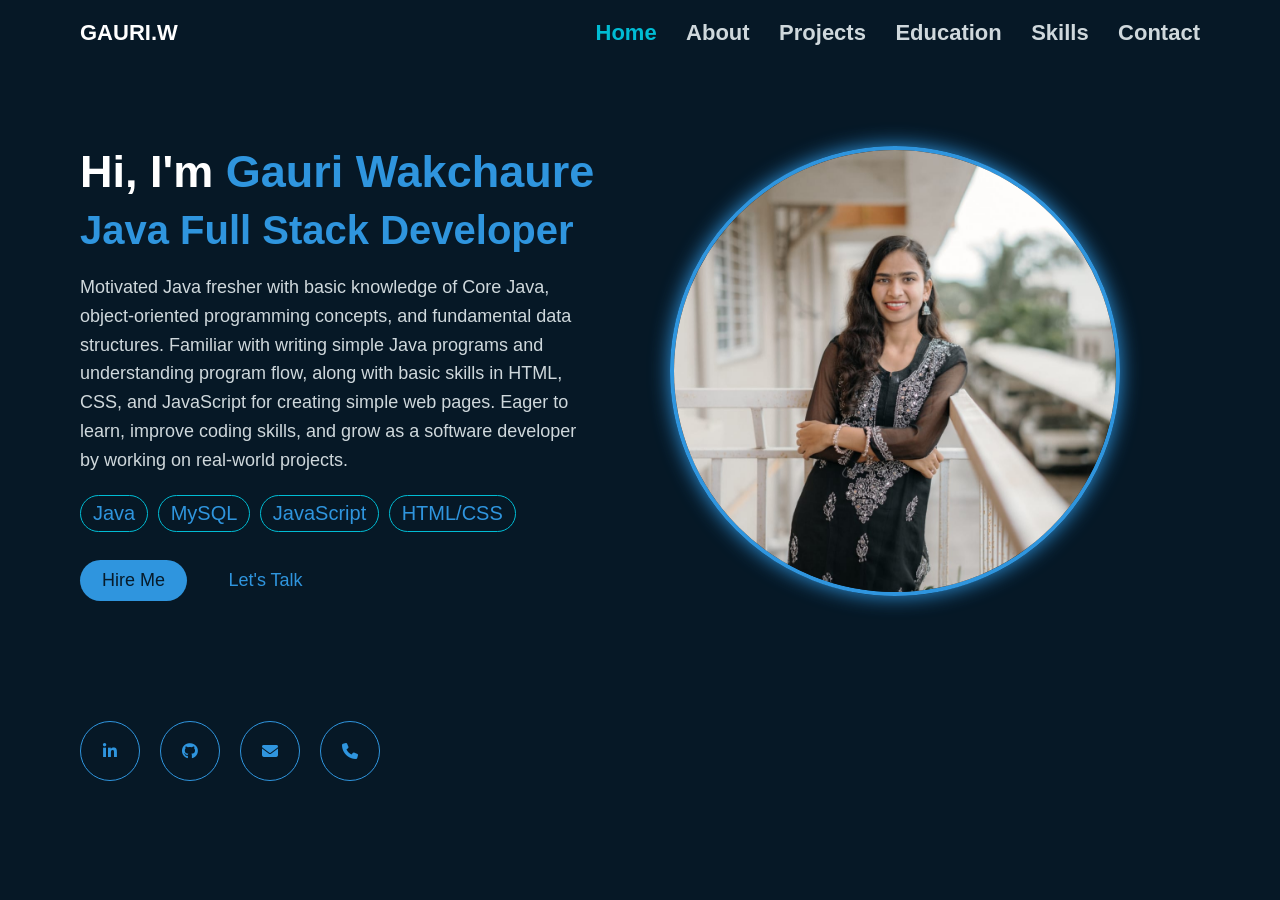
==== index.html @ d8e9ef9f "Create Home Page and About Page of Portfolio" ====
<!DOCTYPE html>
<html lang="en">
<head>
    <meta charset="UTF-8">
    <title>Gauri Wakchaure | Portfolio</title>
    <link rel="stylesheet" href="style.css">
    <link rel="stylesheet" href="https://cdnjs.cloudflare.com/ajax/libs/font-awesome/6.5.1/css/all.min.css">

</head>
<body>

<header>
    <div class="logo">GAURI.W</div>
    <nav>
        <a href="index.html" class="active">Home</a>
        <a href="about.html">About</a>
        <a href="#">Projects</a>
        <a href="#">Education</a>
        <a href="#">Skills</a>
        <a href="#">Contact</a>
    </nav>
</header>

<section class="hero">
    <div class="hero-text">
        <h1>Hi, I'm <span>Gauri Wakchaure</span></h1>
        <h2><span>Java Full Stack Developer</span> </h2>

        <p>
        Motivated Java fresher with basic knowledge of Core Java, 
        object-oriented programming concepts, and fundamental 
        data structures. Familiar with writing simple Java programs 
        and understanding program flow, along with basic skills in 
        HTML, CSS, and JavaScript for creating simple web pages. 
        Eager to learn,  improve coding  skills,  and grow as a  
        software developer by working on real-world projects.
        </p>

        <div class="skills">
            <span>Java</span>
            <span>MySQL</span>
            <span>JavaScript</span>
            <span>HTML/CSS</span>
        </div>

        <div class="buttons">
            <button class="primary">Hire Me</button>
            <button class="secondary">Let's Talk</button>
        </div>
    </div>

    <div class="hero-image">
        <img src="images/PortfolioImage.jpeg" alt="Profile Image" class="profile-image1">
    </div>
</section>

<footer>
    <a href="#"><i class="fab fa-linkedin-in"></i></a>
    <a href="#"><i class="fab fa-github"></i></a>
    <a href="#"><i class="fas fa-envelope"></i></a>
    <a href="#"><i class="fas fa-phone"></i></a>
</footer>

</body>
</html>
---- style.css ----
* {
    margin: 0;
    padding: 0;
    box-sizing: border-box;
    font-family: "Segoe UI", sans-serif;

}

body {
    background: #061826;
    color: #fff;
}

/* Header */
header {
    display: flex;
    justify-content: space-between;
    padding: 20px 80px;
    align-items: center;
    position: sticky;
    top: 0;
    z-index: 1000;
}

.logo {
    font-weight: bold;
    font-size: 22px;
}

nav a {
    color: #cfd8dc;
    margin-left: 25px;
    text-decoration: none;
    font-size: 22px;
    font-weight: bold;
}

nav a.active,
nav a:hover {
    color: #00bcd4;
}

/* Hero Section */
.hero {
    display: flex;
    justify-content: space-between;
    align-items: center;
    padding: 80px;
}

.hero-text {
    max-width: 520px;
}

.hero-text h1 {
    font-size: 45px;
    margin-bottom: 10px;
}

.hero-text h1 span {
    color: #2f95de;
}

.hero-text h2 {
    font-size: 40px;
    margin-bottom: 20px;
    color: #2f95de;
}

.hero-text h2 span {
    color: #2f95de;
}

.hero-text p {
    font-size: 18px;
    line-height: 1.6;
     color: #cfd8dc;
     margin-bottom: 15px;
}


/* Skills */
.skills span {
    display: inline-block;
    border: 1px solid #00bcd4;
    padding: 6px 12px;
    margin: 5px 5px 15px 0;
    border-radius: 20px;
    font-size: 20px;
    color: #2f95de;
}

/* Buttons */
.buttons button {
    padding: 10px 22px;
    border-radius: 25px;
    border: none;
    cursor: pointer;
    font-size: 18px;
    margin-right: 15px;
    margin-top: 13px;
}

.primary {
    background:  #2f95de;;
    color: #071b2a;

}

.secondary {
    background: transparent;
    border: 1px solid #00bcd4;
     color: #2f95de;
}

/* Image */


.profile-image1  {
    width: 450px;
    height: 450px;
    border-radius: 50%;
    object-fit: cover;
    border: 4px solid #2f95de;;
    margin-right: 80px;
    box-shadow: 0 0 20px  #2f95de;;
}

/* ===== ABOUT SECTION ===== */

.about {
    text-align: center;
    padding: 80px 20px;
}

.about h2 {
    font-size: 28px;
    margin-bottom: 40px;
}

.about h2 span {
    color: #00bcd4;
}

/* Profile Image */
.profile-image  {
    width: 200px;
    height: 200px;
    border-radius: 50%;
    object-fit: cover;
    box-shadow: 0 0 20px  #2f95de;
    border: 4px solid #2f95de; ;
    margin-left: 10px;
    box-shadow: 0 0 20px rgba(0, 188, 212, 0.6);
}



/* Title */
.about h3 {
    margin-bottom: 40px;
    font-weight: 900;
    color: #cfd8dc;
}

/* Text */
.about p {
    max-width: 900px;
    margin: 10px auto;
    line-height: 1.6;
    font-size: 16px;
    color: #b0bec5;
    font-weight: bold;
}

/* Button */
.btn {
    margin-top: 30px;
    padding: 10px 25px;
    border: none;
    border-radius: 25px;
    background: #2f95de;;
    color: #0b2a3d;
    font-size: 14px;
    cursor: pointer;
}

.btn:hover {
    background: #2f95de;;
}



/* Footer */
footer {
    display: flex;
    gap: 20px;
    padding: 40px 80px;
    margin-top: 0px;
}

footer a {
    width: 60px;
    height: 60px;
    border: 1px solid  #2f95de;;
    border-radius: 50%;
    display: flex;
    justify-content: center;
    align-items: center;
    color: #2f95de;
    text-decoration: none;
}

footer a:hover {
    background: #00bcd4;
    color: #071b2a;
}
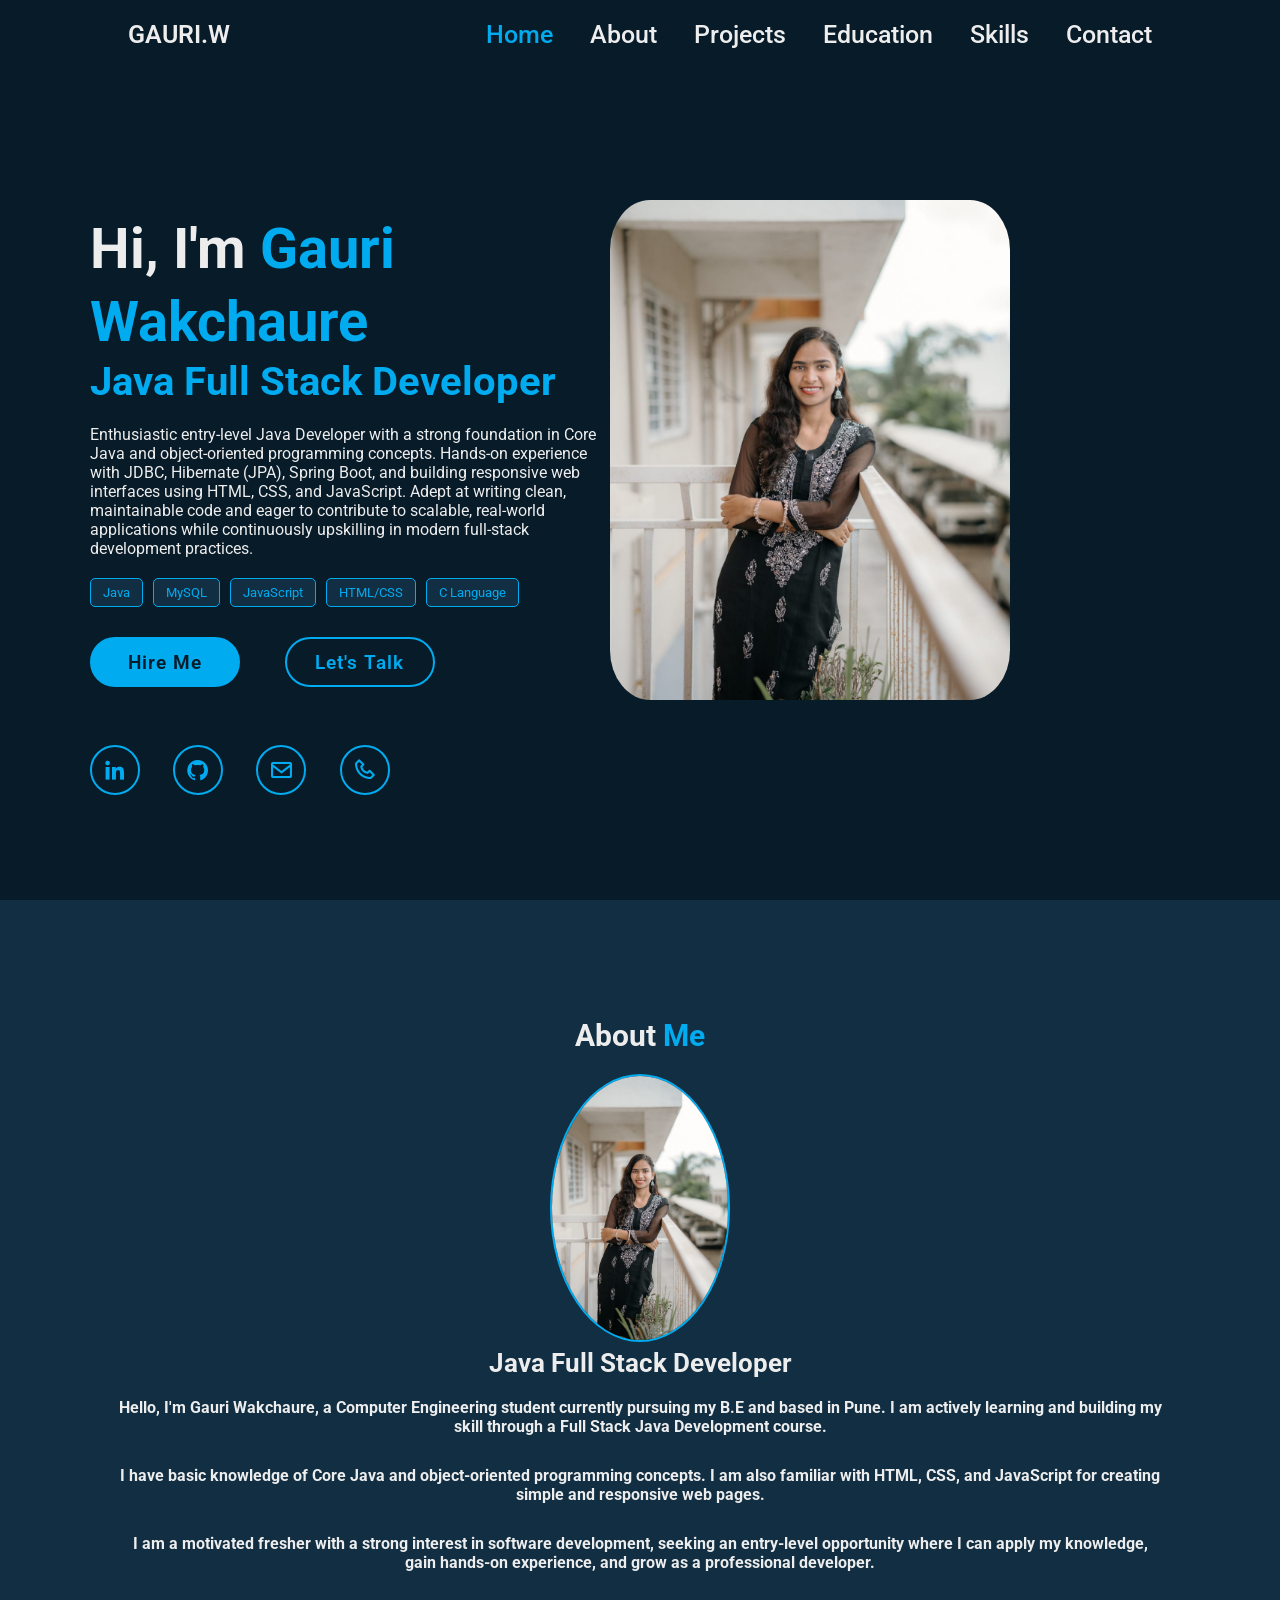
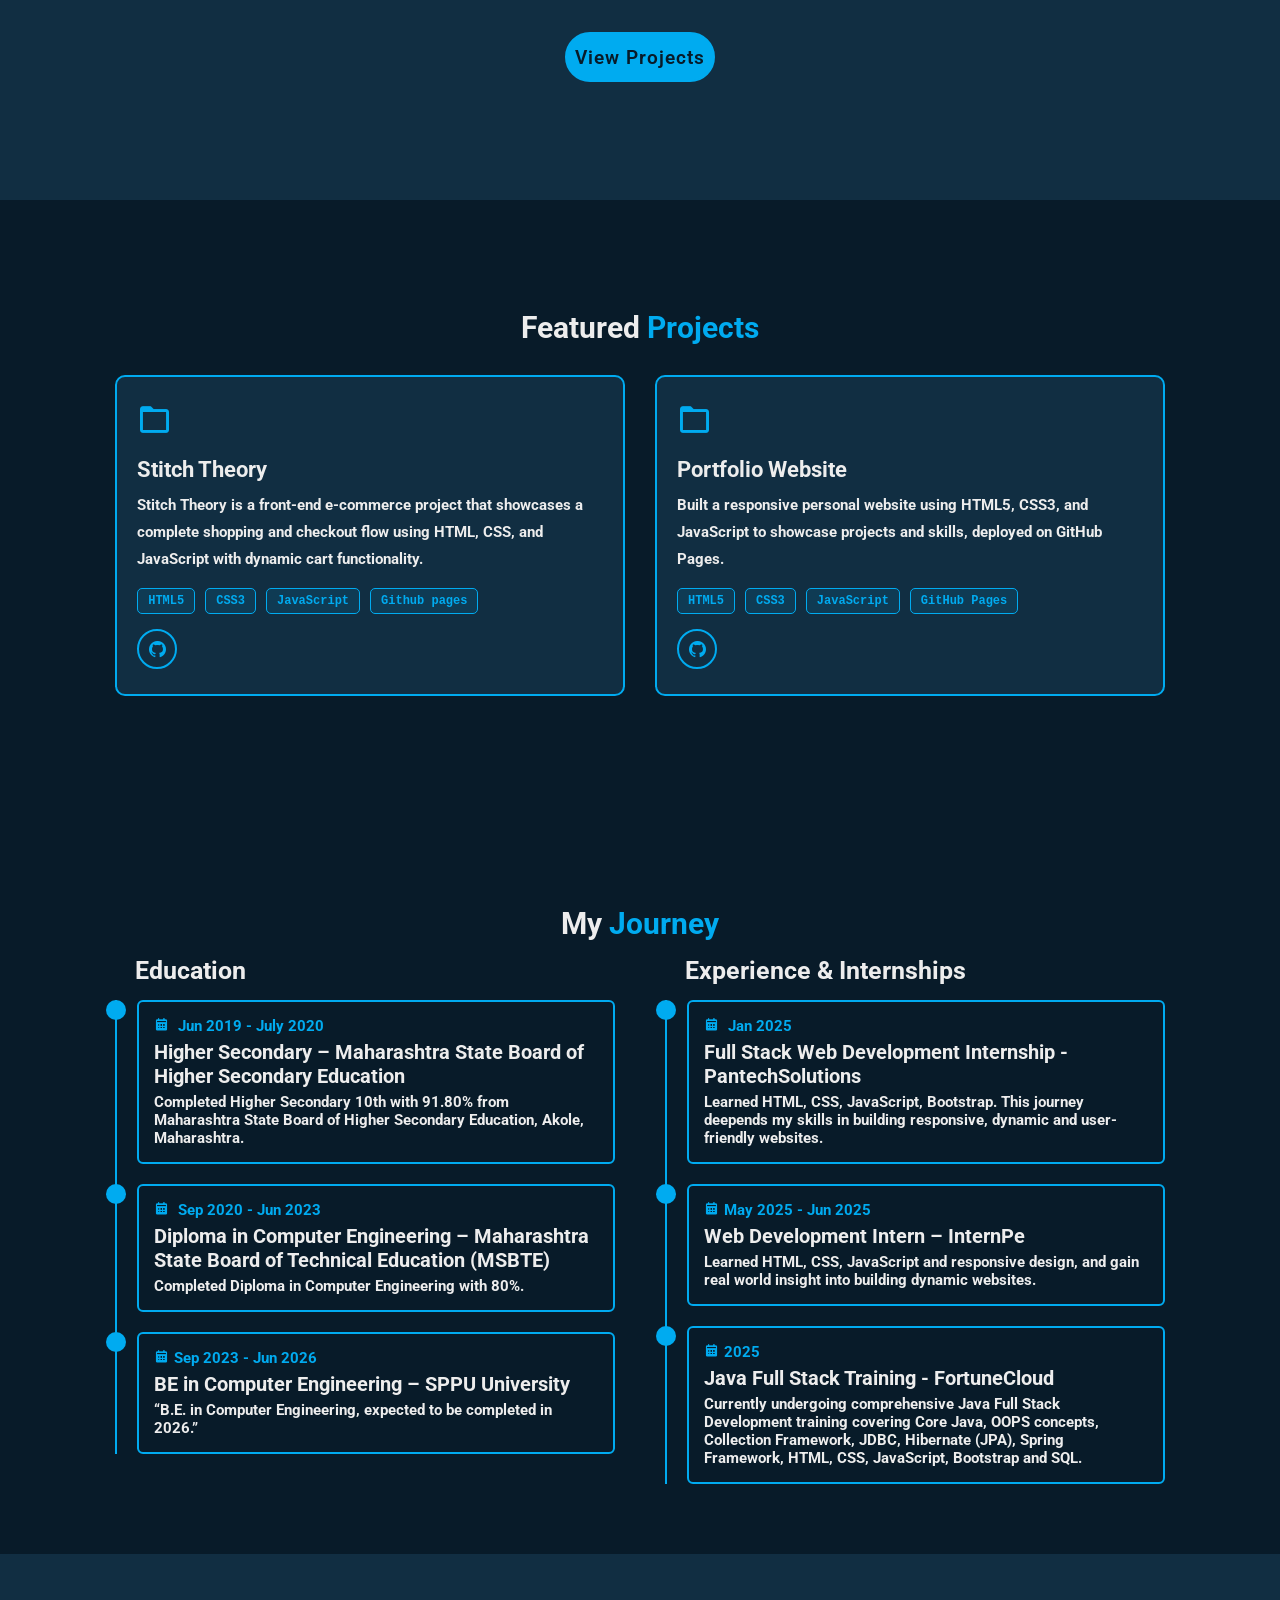
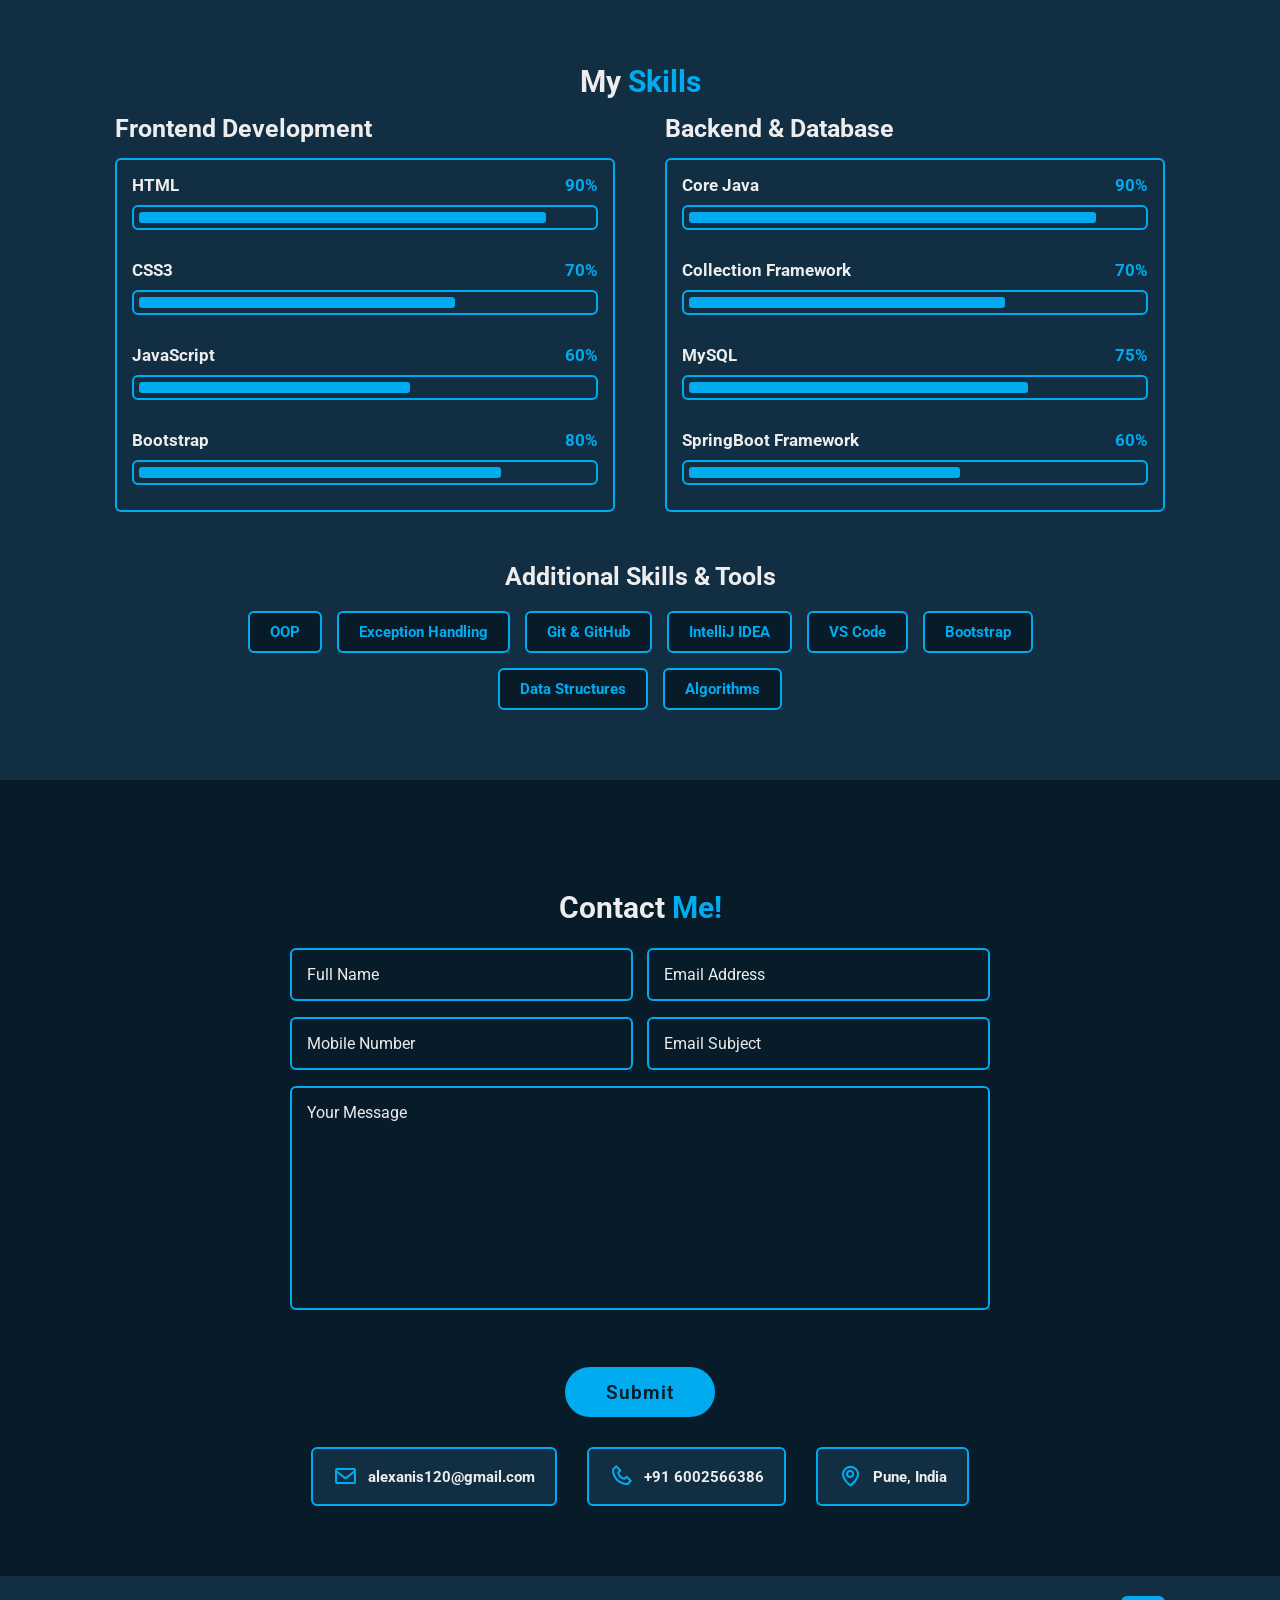
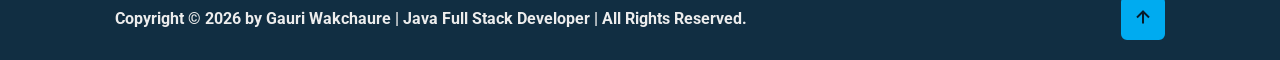
==== commit 8e147382: "Deploying My Personal Portfolio Website" ====
--- a/index.html
+++ b/index.html
@@ -2,64 +2,327 @@
 <html lang="en">
 <head>
     <meta charset="UTF-8">
-    <title>Gauri Wakchaure | Portfolio</title>
+    <link rel="shortcut icon" type="image/x-icon" href="images/PortfolioImage.jpeg">
+    <meta http-equiv="X-UA-compatible" content="IE=edge">
+    <meta name="viewport" content="width=device-width, initial-scale=1.0">
+    <title>Gauri Wakchaure - Java Full Stack Developer</title>
     <link rel="stylesheet" href="style.css">
-    <link rel="stylesheet" href="https://cdnjs.cloudflare.com/ajax/libs/font-awesome/6.5.1/css/all.min.css">
-
+    <link href='https://unpkg.com/boxicons@2.1.4/css/boxicons.min.css' rel='stylesheet'>
 </head>
 <body>
-
-<header>
-    <div class="logo">GAURI.W</div>
-    <nav>
-        <a href="index.html" class="active">Home</a>
-        <a href="about.html">About</a>
-        <a href="#">Projects</a>
-        <a href="#">Education</a>
-        <a href="#">Skills</a>
-        <a href="#">Contact</a>
-    </nav>
-</header>
-
-<section class="hero">
-    <div class="hero-text">
+  
+    <header class="header">
+        <a href="#" class="logo">GAURI.W <span class="animate" style="--i:1;"></span></a>
+        <div class="bx bx-menu" id="menu-icon"><span class="animate" style="--i:2;"></span></div>
+        <nav class="navbar">
+            <a href="#home" id="newId0" class="active" onclick="activeFunction(0)">Home</a>
+            <a href="#about" id="newId1" onclick="activeFunction(1)">About</a>
+            <a href="#projects" id="newId2" onclick="activeFunction(2)">Projects</a>
+            <a href="#education" id="newId3" onclick="activeFunction(3)">Education</a>
+            <a href="#skills" id="newId4" onclick="activeFunction(4)">Skills</a>
+            <a href="#contact" id="newId5" onclick="activeFunction(5)">Contact</a>
+            <span class="active-nav"></span>
+            <span class="animate" style="--i:2;"></span>
+        </nav>
+    </header>
+
+<section class="home show-animate" id="home">
+    <div class="home-content">
         <h1>Hi, I'm <span>Gauri Wakchaure</span></h1>
-        <h2><span>Java Full Stack Developer</span> </h2>
-
-        <p>
-        Motivated Java fresher with basic knowledge of Core Java, 
-        object-oriented programming concepts, and fundamental 
-        data structures. Familiar with writing simple Java programs 
-        and understanding program flow, along with basic skills in 
-        HTML, CSS, and JavaScript for creating simple web pages. 
-        Eager to learn,  improve coding  skills,  and grow as a  
-        software developer by working on real-world projects.
-        </p>
-
-        <div class="skills">
-            <span>Java</span>
-            <span>MySQL</span>
-            <span>JavaScript</span>
-            <span>HTML/CSS</span>
-        </div>
-
-        <div class="buttons">
-            <button class="primary">Hire Me</button>
-            <button class="secondary">Let's Talk</button>
+        <div class="text">
+            <h3>Java Full Stack Developer</h3>
+        </div>
+        <p>Enthusiastic entry-level Java Developer with a strong foundation in Core Java and object-oriented programming concepts. Hands-on experience with JDBC, Hibernate (JPA), Spring Boot, and building responsive web interfaces using HTML, CSS, and JavaScript. Adept at writing clean, maintainable code and eager to contribute to scalable, real-world applications while continuously upskilling in modern full-stack development practices.</p>
+        <div class="tech-stack">
+            <div class="tech-icons">
+                <span class="tech-icon">Java</span>
+                <span class="tech-icon">MySQL</span>
+                <span class="tech-icon">JavaScript</span>
+                <span class="tech-icon">HTML/CSS</span>
+                <span class="tech-icon">C Language</span>
+            </div>
+        </div>
+
+        <div class="btn-box">
+            <a href="#contact" class="btn">Hire Me</a>
+            <a href="#projects" class="btn">Let's Talk</a>
         </div>
     </div>
 
-    <div class="hero-image">
-        <img src="images/PortfolioImage.jpeg" alt="Profile Image" class="profile-image1">
+    <div class="home-img">
+        <img src="images/PortfolioImage.jpeg" alt="Gauri Wakchaure">
     </div>
+
+    <div class="home-sci">
+        <a href="https://www.linkedin.com/in/gauri-wakchaure-9a2a0632a/" target="_blank"><i class='bx bxl-linkedin'></i></a>
+        <a href="https://github.com/Gauri-wakchaure" target="_blank"><i class='bx bxl-github'></i></a>
+        <a href="mailto:alexanis120@gmail.com"><i class='bx bx-envelope'></i></a>
+        <a href="tel:+916002566386"><i class='bx bx-phone'></i></a>
+    </div>
+
+    <span class="home-imgHover"></span>
 </section>
 
-<footer>
-    <a href="#"><i class="fab fa-linkedin-in"></i></a>
-    <a href="#"><i class="fab fa-github"></i></a>
-    <a href="#"><i class="fas fa-envelope"></i></a>
-    <a href="#"><i class="fas fa-phone"></i></a>
-</footer>
-
+<section class="about" id="about">
+        <h2 class="heading">About <span>Me</span></h2>
+        <div class="about-img">
+            <img src="images/PortfolioImage.jpeg" alt="Gauri Wakchaure">
+        </div>
+        <div class="about-content">
+            <h3>Java Full Stack Developer</h3>
+            <p>
+           <b>
+               Hello, I'm Gauri Wakchaure, a Computer Engineering student currently pursuing my B.E and based in Pune.
+               I am actively learning and building my skill through a Full Stack Java Development course.
+            <p>
+            <b>
+               I have basic knowledge of Core Java and object-oriented programming
+               concepts. I am also familiar with HTML, CSS, and JavaScript for
+               creating simple and responsive web pages.
+            </b>
+            <p>
+            <b>
+               I am a motivated fresher with a strong interest in software development,
+               seeking an entry-level opportunity where I can apply my knowledge,
+               gain hands-on experience, and grow as a professional developer.
+             </b>
+            <div class="btn-box btns">
+                <a href="#projects" class="btn">View Projects</a>
+            </div>
+        </div>
+    </section>
+
+    <section class="projects" id="projects">
+        <h2 class="heading">Featured <span>Projects</span></h2>
+        <div class="projects-container">
+            <div class="project-box">
+                <div class="project-icon">
+                    <i class='bx bx-folder'></i>
+                </div>
+                <h3>Stitch Theory</h3>
+                <p>Stitch Theory is a front-end e-commerce project that showcases a complete shopping and checkout flow using HTML, CSS, and JavaScript with dynamic cart functionality.</p>
+                <div class="project-tech">
+                    <span>HTML5</span>
+                    <span>CSS3</span>
+                    <span>JavaScript</span>
+                    <span>Github pages</span>
+                </div>
+                <div class="project-links">
+                    <a href="https://github.com/Gauri-wakchaure" target="_blank"><i class='bx bxl-github'></i></a>
+                </div>
+            </div>
+
+            <div class="project-box">
+                <div class="project-icon">
+                    <i class='bx bx-folder'></i>
+                </div>
+                <h3>Portfolio Website</h3>
+                <p>Built a responsive personal website using HTML5, CSS3, and JavaScript to showcase projects and skills, deployed on GitHub Pages.</p>
+                <div class="project-tech">
+                    <span>HTML5</span>
+                    <span>CSS3</span>
+                    <span>JavaScript</span>
+                    <span>GitHub Pages</span>
+                </div>
+                <div class="project-links">
+                    <a href="https://github.com/Gauri-wakchaure" target="_blank"><i class='bx bxl-github'></i></a>
+                </div>
+            </div>
+        </div>
+    </section>
+
+    <section class="education" id="education">
+        <h2 class="heading">My <span>Journey</span></h2>
+        <div class="educaion-row">
+            <div class="education-column">
+                <h3 class="title">Education</h3>
+                <div class="educationbox">
+                    <div class="education-content">
+                        <div class="content">
+                         <div class="year"><i class='bx bxs-calendar'></i> Jun 2019 - July 2020</div>
+                           <h3>Higher Secondary – Maharashtra State Board of Higher Secondary Education</h3>
+                           <p> Completed Higher Secondary 10th with 91.80%
+                    from Maharashtra State Board of Higher Secondary Education, Akole, Maharashtra.
+                          </p>
+                        </div>
+                    </div>
+
+                    <div class="education-content">
+                        <div class="content">
+                            <div class="year"><i class='bx bxs-calendar'></i> Sep 2020 - Jun 2023</div>
+                            <h3>Diploma in Computer Engineering – Maharashtra State Board of Technical Education (MSBTE)</h3>
+                            <p>Completed Diploma in Computer Engineering with 80%.</p>
+                        </div>
+                    </div>
+
+                    <div class="education-content">
+                        <div class="content">
+                         <div class="year"><i class='bx bxs-calendar'></i>Sep 2023 - Jun 2026</div>
+                            <h3>BE in Computer Engineering – SPPU University</h3>
+                            <p>“B.E. in Computer Engineering, expected to be completed in 2026.”</p>
+                        </div>
+                    </div>
+                </div>
+            </div>
+
+            <div class="education-column">
+                <h3 class="title">Experience & Internships</h3>
+                <div class="educationbox">
+                    <div class="education-content">
+                        <div class="content">
+                            <div class="year"><i class='bx bxs-calendar'></i> Jan 2025</div>
+                            <h3>Full Stack Web Development Internship - PantechSolutions</h3>
+                            <p>Learned HTML, CSS, JavaScript, Bootstrap. This journey deepends my skills in building responsive, dynamic and user-friendly websites. </p>
+                        </div>
+                    </div>
+
+                    <div class="education-content">
+                        <div class="content">
+                        <div class="year"><i class='bx bxs-calendar'></i>May 2025 - Jun 2025</div>
+                            <h3>Web Development Intern – InternPe</h3>
+                            <p> Learned HTML, CSS, JavaScript and responsive design, and gain real world insight into building dynamic websites.</p>
+                        </div>
+                    </div>
+
+                    <div class="education-content">
+                        <div class="content">
+                            <div class="year"><i class='bx bxs-calendar'></i>2025</div>
+                            <h3>Java Full Stack Training - FortuneCloud</h3>
+                            <p>Currently undergoing comprehensive Java Full Stack Development training covering Core Java, OOPS concepts, Collection Framework, JDBC, Hibernate (JPA), Spring Framework, HTML, CSS, JavaScript, Bootstrap and SQL.</p>
+                        </div>
+                    </div>
+                </div>
+            </div>
+        </div>
+    </section>
+
+    <section class="skills" id="skills">
+        <h2 class="heading">My <span>Skills</span></h2>
+        <div class="skills-row">
+            <div class="skills-column">
+                <h3 class="title">Frontend Development</h3>
+                <div class="skills-box">
+                    <div class="skills-content">
+                        <div class="progress">
+                            <h3>HTML<span>90%</span></h3>
+                            <div class="bar"><span style="width: 90%"></span></div>
+                        </div>
+                        <div class="progress">
+                            <h3>CSS3 <span>70%</span></h3>
+                            <div class="bar"><span style="width: 70%"></span></div>
+                        </div>
+                        <div class="progress">
+                            <h3>JavaScript <span>60%</span></h3>
+                            <div class="bar"><span style="width: 60%"></span></div>
+                        </div>
+                        <div class="progress">
+                            <h3>Bootstrap <span>80%</span></h3>
+                            <div class="bar"><span style="width: 80%"></span></div>
+                        </div>
+                    </div>
+                </div>
+            </div>
+
+            <div class="skills-column">
+                <h3 class="title">Backend & Database</h3>
+                <div class="skills-box">
+                    <div class="skills-content">
+                        <div class="progress">
+                            <h3>Core Java <span>90%</span></h3>
+                            <div class="bar"><span style="width: 90%"></span></div>
+                        </div>
+                        <div class="progress">
+                            <h3>Collection Framework<span>70%</span></h3>
+                            <div class="bar"><span style="width: 70%"></span></div>
+                        </div>
+                        <div class="progress">
+                            <h3>MySQL <span>75%</span></h3>
+                            <div class="bar"><span style="width: 75%"></span></div>
+                        </div>
+                        <div class="progress">
+                            <h3>SpringBoot Framework<span>60%</span></h3>
+                            <div class="bar"><span style="width: 60%"></span></div>
+                        </div>
+                    </div>
+                </div>
+            </div>
+        </div>
+
+        <div class="skills-additional">
+            <h3 class="title">Additional Skills & Tools</h3>
+            <div class="skills-tags">
+                <span class="skill-tag">OOP</span>
+                <span class="skill-tag">Exception Handling</span>
+                <span class="skill-tag">Git & GitHub</span>
+                <span class="skill-tag">IntelliJ IDEA</span>
+                <span class="skill-tag">VS Code</span>
+                <span class="skill-tag">Bootstrap</span>
+                <span class="skill-tag">Data Structures</span>
+                <span class="skill-tag">Algorithms</span>
+            </div>
+        </div>
+    </section>
+
+    <section class="contact" id="contact">
+        <h2 class="heading">Contact <span>Me!</span></h2>
+        <form action="#">
+            <div class="input-box">
+                <div class="input-field">
+                    <input type="text" placeholder="Full Name" required>
+                    <span class="focus"></span>
+                </div>
+                <div class="input-field">
+                    <input type="email" placeholder="Email Address" required>
+                    <span class="focus"></span>
+                </div>
+            </div>
+
+            <div class="input-box">
+                <div class="input-field">
+                    <input type="number" placeholder="Mobile Number" required>
+                    <span class="focus"></span>
+                </div>
+                <div class="input-field">
+                    <input type="text" placeholder="Email Subject" required>
+                    <span class="focus"></span>
+                </div>
+            </div>
+
+            <div class="textarea-field">
+                <textarea name="" id="" cols="30" rows="10" placeholder="Your Message" required></textarea>
+                <span class="focus"></span>
+            </div>
+
+            <div class="btn-box btns">
+                <button type="submit" class="btn">Submit</button>
+            </div>
+        </form>
+
+        <div class="contact-info">
+            <div class="contact-item">
+                <i class='bx bx-envelope'></i>
+                <p><a href="mailto:alexanis120@gmail.com">alexanis120@gmail.com</a></p>
+            </div>
+            <div class="contact-item">
+                <i class='bx bx-phone'></i>
+                <p><a href="tel:+916002566386">+91 6002566386</a></p>
+            </div>
+            <div class="contact-item">
+                <i class='bx bx-map'></i>
+                <p>Pune, India</p>
+            </div>
+        </div>
+    </section>
+
+    <footer class="footer">
+        <div class="footer-text">
+            <p>Copyright &copy; 2026 by Gauri Wakchaure | Java Full Stack Developer | All Rights Reserved.</p>
+        </div>
+        <div class="footer-iconTop">
+            <a href="#home"><i class='bx bx-up-arrow-alt'></i></a>
+        </div>
+    </footer>
+
+    <script src="script.js"></script>
 </body>
 </html>
--- a/style.css
+++ b/style.css
@@ -1,217 +1,1172 @@
+@import url('https://fonts.googleapis.com/css2?family=Roboto:wght@300;400;500;600;700&display=swap');
+
 * {
-    margin: 0;
-    padding: 0;
-    box-sizing: border-box;
-    font-family: "Segoe UI", sans-serif;
-
+  margin: 0;
+  padding: 0;
+  box-sizing: border-box;
+  text-decoration: none;
+  border: none;
+  outline: none;
+  scroll-behavior: smooth;
+  font-family: 'Roboto', sans-serif;
+}
+
+:root {
+  --bg-color: #081b29;
+  --second-bg-color: #112e42;
+  --text-color: #ededed;
+  --main-color: #00abf0;
+}
+
+html {
+  font-size: 62.5%;
+  overflow-x: hidden;
 }
 
 body {
-    background: #061826;
-    color: #fff;
-}
-
-/* Header */
-header {
+  background: var(--bg-color);
+  color: var(--text-color);
+  overflow-x: hidden; /* FIX */
+}
+
+section {
+  min-height: 100vh;
+  padding: 11rem 9% 2rem; /* FIX */
+}
+
+/* ===== HOME FIX ===== */
+.home {
+  height: 100vh;
+  display: flex;
+  align-items: center;
+  padding: 0 7%;
+  border-radius: 10%;
+  margin-right: 180px;
+  justify-content: space-between;
+}
+/* ===== IMAGE ALIGNMENT FIX ===== */
+.home-img {
+  flex-shrink: 0;
+  width: 400px;
+  display: flex;
+  justify-content: center;
+  align-items: center;
+}
+
+.home-img img {
+  width: 500px;
+  height: 500px;
+  border-radius: 10%;
+  object-fit: cover;
+}
+
+
+.header {
+  position: fixed;
+  top: 0;
+  left: 0;
+  width: 100%;
+  padding: 2rem 10%;
+  background: transparent;
+  display: flex;
+  justify-content: space-between;
+  align-items: center;
+  z-index: 100;
+  transition: .3s;
+}
+
+.header.sticky {
+  background: var(--second-bg-color);
+}
+
+.logo {
+  position: relative;
+  font-size: 2.5rem;
+  color: var(--text-color);
+  text-decoration: none;
+  font-weight: 600;
+}
+
+.navbar {
+  position: relative;
+}
+
+.logo::before {
+  content: '';
+  position: absolute;
+  top: 0;
+  right:0;
+  width: 100%;
+  height: 100%;
+  background: #081b29;
+  animation: showRight 1s ease forwards;
+  animation-delay: .4s;
+}
+
+.navbar a {
+  font-size: 2.5rem;
+  color: var(--text-color);
+  text-decoration: none;
+  font-weight: 500;
+  margin-left: 3.5rem;
+  transition: .3s;
+}
+
+.navbar a:hover,
+.navbar a.active {
+  color: var(--main-color);
+}
+
+#menu-icon {
+  position: relative;
+  font-size: 4rem;
+  color: var(--text-color);
+  cursor: pointer;
+  display: none;
+}
+
+.home-content {
+  max-width: 60rem;
+  z-index: 99;
+}
+
+.home-content .text {
+  position: relative;
+  width: 47rem;
+}
+
+.home-content .text h3 {
+  font-size: 4rem;
+  font-weight: 700;
+  color: #00abf0;
+}
+
+.home-content .text h3::before {
+  content: '';
+  position: absolute;
+  top: 0;
+  left: 0;
+  width: 0;
+  height: 100%;
+ 
+  z-index: -1;
+}
+
+.home-content h1 {
+  position: relative;
+  display: inline-block;
+  font-size: 5.6rem;
+  font-weight: 700;
+  line-height: 1.3;
+  color: #ededed;
+}
+
+.home-content h1 span {
+  color: var(--main-color);
+}
+
+.home-content h1::before {
+  content: '';
+  position: absolute;
+  top: 0;
+  right: 0;
+  width: 100%;
+  height: 100%;
+  background: #081b29;
+  animation: showRight 1s ease forwards;
+  animation-delay: 1s;
+}
+
+.home-content h3 {
+  position: relative;
+  font-size: 22px;
+  font-weight: 700;
+  color: #00abf0;
+}
+
+.home-content h3::before {
+  content: '';
+  position: absolute;
+  top: 0;
+  right: 0;
+  width: 100%;
+  height: 100%;
+  background: #081b29;
+  animation: showRight 1s ease forwards;
+  animation-delay: 1.3s;
+}
+
+.home-content p {
+  position: relative;
+  font-size: 1.6rem;
+  margin: 2rem 0 2rem;
+}
+
+.home-content p::before {
+  content: '';
+  position: absolute;
+  top: 0;
+  right: 0;
+  width: 100%;
+  height: 100%;
+  background: #081b29;
+  animation: showRight 1s ease forwards;
+  animation-delay: 1.6s;
+}
+
+.tech-stack {
+  position: relative;
+  margin: 2rem 0;
+}
+
+.tech-stack::before {
+  content: '';
+  position: absolute;
+  top: 0;
+  right: 0;
+  width: 100%;
+  height: 100%;
+  background: #081b29;
+  animation: showRight 1s ease forwards;
+  animation-delay: 1.8s;
+}
+
+.tech-icons {
+  display: flex;
+  gap: 1rem;
+  flex-wrap: wrap;
+  margin-top: 1rem;
+}
+
+.tech-icon {
+  padding: 0.6rem 1.2rem;
+  background: var(--second-bg-color);
+  border: 1px solid var(--main-color);
+  border-radius: 5px;
+  font-size: 1.3rem;
+  color: var(--main-color);
+  transition: all 0.3s;
+}
+
+.tech-icon:hover {
+  background: rgba(0, 171, 240, 0.1);
+  transform: translateY(-3px);
+}
+
+.btn-box {
+  position: relative;
+  display: flex;
+  justify-content: space-between;
+  width: 34.5rem;
+  height: 5rem;
+  margin-top: 3rem;
+}
+
+.home-content .btn-box::before {
+  content: '';
+  position: absolute;
+  top: 0;
+  right: 0;
+  width: 100%;
+  height: 100%;
+  background: #081b29;
+  animation: showRight 1s ease forwards;
+  animation-delay: 1.9s;
+  z-index: 2;
+}
+
+.btn-box .btn {
+  position: relative;
+  display: inline-flex;
+  justify-content: center;
+  align-items: center;
+  width: 15rem;
+  height: 100%;
+  background: var(--main-color);
+  border: 2px solid var(--main-color);
+  border-radius: 28px;
+  font-size: 19px;
+  color: var(--bg-color);
+  text-decoration: none;
+  font-weight: 600;
+  letter-spacing: 1px;
+  z-index: 1;
+  overflow: hidden;
+  transition: .5s;
+}
+
+.btn-box .btn:hover {
+  color: #00abf0;
+}
+
+.btn-box .btn:nth-child(2) {
+  background: transparent;
+  color: #00abf0;
+}
+
+.btn-box .btn:nth-child(2):hover {
+  color: #081b29;
+}
+
+.btn-box .btn:nth-child(2)::before {
+  background: #00abf0;
+}
+
+.btn-box .btn::before {
+  content: '';
+  position: absolute;
+  top: 0;
+  left: 0;
+  width: 0;
+  height: 100%;
+  background: #081b29;
+  z-index: -1;
+  transition: .5s;
+}
+
+.btn-box .btn:hover::before {
+  width: 100%;
+}
+
+.home-sci {
+  position: absolute;
+  margin-top: auto;
+  bottom: 30px;
+  height: 125px;
+  width: 300px;
+  display: flex;
+  justify-content: space-between;
+}
+
+.home-sci::before {
+  content: '';
+  position: absolute;
+  top: 0;
+  right: 0;
+  width: 100%;
+  height: 100%;
+  background: #081b29;
+  animation: showRight 1s ease forwards;
+  animation-delay: 2.5s;
+  z-index: 2;
+}
+
+.home-sci a {
+  position: relative;
+  display: inline-flex;
+  justify-content: center;
+  align-items: center;
+  width: 50px;
+  height: 50px;
+  background: transparent;
+  border: 2px solid #00abf0;
+  border-radius: 50%;
+  font-size: 25px;
+  color: #00abf0;
+  text-decoration: none;
+  z-index: 1;
+  overflow: hidden;
+  transition: .5s;
+}
+
+.home-sci a:hover {
+  color: #081b29;
+}
+
+.home-sci a::before {
+  content: '';
+  position: absolute;
+  top: 0;
+  left: 0;
+  width: 0;
+  height: 100%;
+  background: #00abf0;
+  z-index: -1;
+  transition: .5s;
+}
+
+.home-sci a:hover::before {
+  width: 100%;
+}
+
+.home-imgHover {
+  position: absolute;
+  top: 0;
+  right: 100px;
+  width: 650px;
+  height: 100%;
+  background: transparent;
+  transition: 3s;
+  pointer-events: none;
+}
+
+.home-imgHover:hover {
+  margin-right: 85px;
+  background: #081b29;
+  opacity: .9;
+}
+
+.home-imgHover::before {
+  content: '';
+  position: absolute;
+  top: 0;
+  right: 0;
+  width: 100%;
+  height: 100%;
+  background: #081b29;
+  animation: showRight 1s ease forwards;
+  animation-delay: 3s;
+  z-index: 100;
+}
+
+@keyframes showRight {
+  100% {
+    width: 0
+  }
+}
+
+@keyframes manipActiveHover {
+  100% {
+    pointer-events: auto;
+  }
+}
+
+@keyframes homeBgText {
+  0%, 10%, 100% {
+    background-position: -45rem 0;
+  }
+  65%, 85% {
+    background-position: 0 0;
+  }
+}
+
+@keyframes homeCursorText {
+  0%, 10%, 100% {
+   width: 0;
+  }
+  65%, 78%, 85% {
+   width: 100%;
+   opacity: 1;
+  }
+  75%, 81% {
+    opacity: 0;
+  }
+}
+
+.about {
+  display: flex;
+  justify-content: center;
+  align-items: center;
+  flex-direction: column;
+  gap: 5rem;
+  background: var(--second-bg-color);
+  padding-bottom: 6rem;
+}
+
+.heading {
+  font-size: 3rem;
+  margin-bottom: 1.5rem;
+  text-align: center;
+}
+
+span {
+  color: var(--main-color);
+}
+
+.about-img {
+  position: relative;
+  width: 20vh;
+  height: 20vh;
+  border-radius: 50%;
+  display: flex;
+  justify-content: center;
+  align-items: center;
+}
+
+.about-img img {
+  width: 20vh;
+  border-radius: 50%;
+  border: .2rem solid var(--main-color);
+}
+
+@keyframes aboutSpinner {
+  100% {
+    transform: translate(-50%, -50%) rotate(360deg);
+  }
+}
+
+.about-content {
+  text-align: center;
+}
+
+.about-content h3 {
+  font-size: 2.6rem;
+}
+
+.about-content p {
+  font-size: 1.6rem;
+  margin: 2rem 0 3rem;
+}
+
+.btn-box.btns {
+  display: inline-block;
+  width: 15rem;
+}
+
+.btn-box.btns .btn::before {
+  background: var(--second-bg-color);
+}
+
+/* PROJECTS SECTION */
+.projects {
+  background: var(--bg-color);
+  min-height: auto;
+  padding-bottom: 10rem;
+}
+
+.projects-container {
+  display: grid;
+  grid-template-columns: repeat(auto-fit, minmax(300px, 1fr));
+  gap: 3rem;
+  margin-top: 3rem;
+}
+
+.project-box {
+  background: var(--second-bg-color);
+  padding: 2.5rem 2rem;
+  border-radius: 1rem;
+  border: .2rem solid var(--main-color);
+  transition: .5s ease;
+  position: relative;
+  overflow: hidden;
+}
+
+.project-box:hover {
+  transform: translateY(-10px);
+  box-shadow: 0 0 25px var(--main-color);
+}
+
+.project-box::before {
+  content: '';
+  position: absolute;
+  top: 0;
+  left: 0;
+  width: 0;
+  height: 100%;
+  background: rgba(0, 171, 240, 0.05);
+  z-index: -1;
+  transition: .5s;
+}
+
+.project-box:hover::before {
+  width: 100%;
+}
+
+.project-icon {
+  display: flex;
+  justify-content: space-between;
+  align-items: center;
+  margin-bottom: 2rem;
+}
+
+.project-icon i {
+  font-size: 3.5rem;
+  color: var(--main-color);
+}
+
+.project-box h3 {
+  font-size: 2.2rem;
+  margin-bottom: 1rem;
+  color: var(--text-color);
+}
+
+.project-box p {
+  font-size: 1.5rem;
+  line-height: 1.8;
+  margin-bottom: 1.5rem;
+  color: var(--text-color);
+}
+
+.project-tech {
+  display: flex;
+  gap: 1rem;
+  flex-wrap: wrap;
+  margin-bottom: 1.5rem;
+}
+
+.project-tech span {
+  font-size: 1.2rem;
+  padding: 0.5rem 1rem;
+  background: rgba(0, 171, 240, 0.1);
+  border: 1px solid var(--main-color);
+  border-radius: 5px;
+  color: var(--main-color);
+  font-family: monospace;
+}
+
+.project-links {
+  display: flex;
+  gap: 1.5rem;
+}
+
+.project-links a {
+  display: inline-flex;
+  justify-content: center;
+  align-items: center;
+  width: 4rem;
+  height: 4rem;
+  background: transparent;
+  border: .2rem solid var(--main-color);
+  border-radius: 50%;
+  font-size: 2rem;
+  color: var(--main-color);
+  transition: .5s ease;
+}
+
+.project-links a:hover {
+  background: var(--main-color);
+  color: var(--bg-color);
+  box-shadow: 0 0 15px var(--main-color);
+}
+
+.education {
+  display: flex;
+  justify-content: center;
+  align-items: center;
+  flex-direction: column;
+  min-height: auto;
+  padding-bottom: 5rem;
+}
+
+.education .educaion-row {
+  display: flex;
+  flex-wrap: wrap;
+  gap: 5rem;
+}
+
+.educaion-row .education-column {
+  flex: 1 1 40rem;
+}
+
+.education-column .title {
+  font-size: 2.5rem;
+  margin: 0 0 1.5rem 2rem;
+}
+
+.education-column .educationbox {
+  border-left: .2rem solid #00abf0;
+}
+
+.educationbox .education-content {
+  position: relative;
+  padding-left: 2rem;
+}
+
+.educationbox .education-content::before {
+  content: '';
+  position: absolute;
+  top: 0;
+  left: -1.1rem;
+  width: 2rem;
+  height: 2rem;
+  background: #00abf0;
+  border-radius: 50%;
+}
+
+.education-content .content {
+  position: relative;
+  padding: 1.5rem;
+  border: .2rem solid #00abf0;
+  border-radius: .6rem;
+  margin-bottom: 2rem;
+  overflow: hidden;
+}
+
+.education-content .content::before {
+  content: '';
+  position: absolute;
+  top: 0;
+  left: 0;
+  width: 0;
+  height: 100%;
+  background: #9cd1e631;
+  z-index: -1;
+  transition: .5s;
+}
+
+.education-content .content:hover::before {
+  width: 100%;
+}
+
+.education-content .content .year {
+  font-size: 1.5rem;
+  color: #00abf0;
+  padding-bottom: .5rem;
+}
+
+.education-content .content .year i {
+  padding-right: .5rem;
+}
+
+.education-content .content h3 {
+  font-size: 2rem;
+}
+
+.education-content .content p {
+  font-size: 1.5rem;
+  padding-top: .5rem;
+}
+
+.skills {
+  min-height: auto;
+  padding-bottom: 7rem;
+  background: var(--second-bg-color);
+}
+
+.skills .skills-row {
+  display: flex;
+  flex-wrap: wrap;
+  gap: 5rem;
+}
+
+.skills-row .skills-column {
+  flex: 1 1 40rem;
+}
+
+.skills-column .title {
+  font-size: 2.5rem;
+  margin: 0 0 1.5rem;
+}
+
+.skills-box .skills-content {
+  position: relative;
+  border: .2rem solid #00abf0;
+  border-radius: .6rem;
+  padding: .5rem 1.5rem;
+  z-index: 1;
+  overflow: hidden;
+}
+
+.skills-box .skills-content::before {
+  content: '';
+  position: absolute;
+  top: 0;
+  left: 0;
+  width: 0;
+  height: 100%;
+  background: #9cd1e631;
+  z-index: -1;
+  transition: .5s;
+}
+
+.skills-box .skills-content:hover::before {
+  width: 100%;
+}
+
+.skills-content .progress {
+  padding: 1rem 0;
+}
+
+.skills-content .progress h3 {
+  font-size: 1.7rem;
+  display: flex;
+  justify-content: space-between;
+}
+
+.skills-content .progress h3 span {
+  color: #00abf0;
+}
+
+.skills-content .progress .bar {
+  height: 2.5rem;
+  border-radius: .6rem;
+  border: .2rem solid #00abf0;
+  padding: .5rem;
+  margin: 1rem 0;
+}
+
+.skills-content .progress .bar span {
+  display: block;
+  height: 100%;
+  border-radius: .3rem;
+  background: #00abf0;
+}
+
+.skills-additional {
+  margin-top: 5rem;
+}
+
+.skills-additional .title {
+  font-size: 2.5rem;
+  text-align: center;
+  margin-bottom: 2rem;
+}
+
+.skills-tags {
+  display: flex;
+  gap: 1.5rem;
+  flex-wrap: wrap;
+  justify-content: center;
+  max-width: 80rem;
+  margin: 0 auto;
+}
+
+.skill-tag {
+  padding: 1rem 2rem;
+  background: var(--bg-color);
+  border: .2rem solid var(--main-color);
+  border-radius: .6rem;
+  font-size: 1.5rem;
+  color: var(--main-color);
+  transition: .3s;
+}
+
+.skill-tag:hover {
+  background: rgba(0, 171, 240, 0.1);
+  transform: translateY(-5px);
+  box-shadow: 0 0 15px rgba(0, 171, 240, 0.3);
+}
+
+.contact {
+  min-height: auto;
+  padding-bottom: 7rem;
+}
+
+.contact form {
+  max-width: 70rem;
+  margin: 0 auto;
+  text-align: center;
+  margin-bottom: 3rem;
+}
+
+.contact form .input-box {
+  position: relative;
+  display: flex;
+  justify-content: space-between;
+  flex-wrap: wrap;
+}
+
+.contact form .input-box .input-field {
+  position: relative;
+  width: 49%;
+  margin: .8rem 0;
+}
+
+.contact form .input-box .input-field input,
+.contact form .textarea-field textarea {
+  width: 100%;
+  height: 100%;
+  padding: 1.5rem;
+  font-size: 1.6rem;
+  color: #ededed;
+  background: transparent;
+  border-radius: .6rem;
+  border: .2rem solid #00abf0;
+}
+
+.contact form .input-box .input-field input::placeholder,
+.contact form .textarea-field textarea::placeholder {
+  color: #ededed;
+}
+
+.contact form .focus {
+  position: absolute;
+  top: 0;
+  left: 0;
+  width: 0;
+  height: 100%;
+  background: #9cd1e631;
+  border-radius: .6rem;
+  z-index: -1;
+  transition: .5s;
+}
+
+.contact form .input-box .input-field input:focus~.focus,
+.contact form .input-box .input-field input:valid~.focus,
+.contact form .textarea-field textarea:focus~.focus,
+.contact form .textarea-field textarea:valid~.focus {
+  width: 100%;
+}
+
+.contact form .textarea-field {
+  position: relative;
+  margin: .8rem 0 2.7rem;
+  display: flex;
+}
+
+.contact form .textarea-field textarea {
+  resize: none;
+}
+
+.contact form .btn-box.btns .btn {
+  cursor: pointer;
+}
+
+.contact-info {
+  display: flex;
+  justify-content: center;
+  gap: 3rem;
+  flex-wrap: wrap;
+  margin-top: 3rem;
+}
+
+.contact-item {
+  display: flex;
+  align-items: center;
+  gap: 1rem;
+  padding: 1.5rem 2rem;
+  background: var(--second-bg-color);
+  border: .2rem solid var(--main-color);
+  border-radius: .6rem;
+  transition: .3s;
+}
+
+.contact-item:hover {
+  background: rgba(0, 171, 240, 0.1);
+  transform: translateY(-5px);
+}
+
+.contact-item i {
+  font-size: 2.5rem;
+  color: var(--main-color);
+}
+
+.contact-item p {
+  font-size: 1.5rem;
+}
+
+.contact-item a {
+  color: var(--text-color);
+  transition: .3s;
+}
+
+.contact-item a:hover {
+  color: var(--main-color);
+}
+
+.footer {
+  display: flex;
+  justify-content: space-between;
+  align-items: center;
+  flex-wrap: wrap;
+  padding: 2rem 9%;
+  background: var(--second-bg-color);
+}
+
+.footer-text p {
+  font-size: 1.6rem;
+}
+
+.footer-iconTop a {
+  position: relative;
+  display: inline-flex;
+  justify-content: center;
+  align-items: center;
+  padding: .8rem;
+  background: #00abf0;
+  border: .2rem solid #00abf0;
+  border-radius: .6rem;
+  z-index: 1;
+  overflow: hidden;
+}
+
+.footer-iconTop a::before {
+  content: '';
+  position: absolute;
+  top: 0;
+  left: 0;
+  width: 0;
+  height: 100%;
+  background: #081b29;
+  z-index: -1;
+  transition: .5s;
+}
+
+.footer-iconTop a:hover::before {
+  width: 100%;
+}
+
+.footer-iconTop a i {
+  font-size: 2.4rem;
+  color: #081b29;
+  transition: .5s;
+}
+
+.footer-iconTop a:hover i {
+  color: #00abf0;
+}
+
+.animate {
+  position: absolute;
+  top: 0;
+  right: 0;
+  width: 100%;
+  height: 100%;
+  z-index: 98;
+}
+
+.logo .animate,
+.navbar .animate,
+#menu-icon .animate,
+.home .show-animate .animate {
+  animation: showRight 1s ease forwards;
+  animation-delay: calc(.3s * var(--i));
+}
+
+@media (max-width:1200px) {
+  html {
+    font-size: 55%;
+  }
+}
+
+@media (max-width: 991px) {
+  .header {
+    padding: 2rem 4%;
+  }
+  section {
+    padding: 10rem 4% 2rem;
+  }
+  .home {
+    padding: 0 4%;
+  }
+  .footer {
+    padding: 2rem 4%;
+  }
+}
+
+@media (max-width: 768px) {
+  .header {
+    background: var(--bg-color);
+  }
+  #menu-icon {
+    display: block;
+  }
+  .navbar {
+    position: absolute;
+    top: 100%;
+    left: -100%;
+    width: 100%;
+    padding: 1rem 4%;
+    background: var(--main-color);
+    box-shadow: 0.5rem 1rem rgba(0, 0, 0, .2);
+    z-index: 1;
+    transition: .25s ease;
+    transition-delay: .25s;
+  }
+  .navbar.active {
+    left: 0;
+    transition-delay: 0s;
+  }
+  .navbar .active-nav {
+    position: absolute;
+    top: 0;
+    left: -100%;
+    width: 100%;
+    height: 100%;
+    background: var(--bg-color);
+    border-top: .1rem solid rgba(0, 0, 0, .2);
+    z-index: -1;
+    transition: .25s ease;
+    transition-delay: 0s;
+  }
+
+    /* ===== HOME MOBILE FIX (ADD HERE) ===== */
+  .home {
+    flex-direction: column;
+    justify-content: center;
+    text-align: center;
+    margin-right: 0;        /* removes overflow */
+    padding: 8rem 4% 4rem;
+  }
+
+  .home-img {
+    width: 100%;
+    margin-top: 3rem;
+  }
+
+  .home-img img {
+    width: 80%;
+    height: auto;
+  }
+
+  .home-imgHover {
+    display: none;
+  }
+
+
+     //end HOME MOBILE FIX
+
+
+  .navbar.active .active-nav {
+    left: 0;
+    transition-delay: .25s;
+  }
+  .navbar a {
+    display: block;
+    font-size: 2rem;
+    margin: 3rem 0;
+    transform: translateX(-20rem);
+    transition: .25s ease;
+    transition-delay: 0s;
+  }
+  .navbar.active a {
+    transform: translateX(0);
+    transition-delay: .25s;
+  }
+  .home-imgHover {
+    pointer-events: none;
+    background: var(--bg-color);
+    opacity: .6;
+  }
+  .home {
+    background-position: center;
+  }
+  .projects-container {
+    grid-template-columns: 1fr;
+  }
+  .skills-row {
+    flex-direction: column;
+  }
+}
+
+@media (max-width: 520px) {
+  html {
+    font-size: 50%;
+  }
+  .home-content h1 {
     display: flex;
-    justify-content: space-between;
-    padding: 20px 80px;
+    flex-direction: column;
+  }
+  .home-sci {
+    width: 160px;
+  }
+  .home-sci a {
+    width: 38px;
+    height: 38px;
+  }
+  .contact form .input-box .input-field {
+    width: 100%;
+  }
+  .footer {
+    flex-direction: column-reverse;
+  }
+  .footer p {
+    margin-top: 2rem;
+    text-align: center;
+  }
+}
+
+@media (max-width: 371px) {
+  .home {
+    justify-content: center;
+  }
+  .home-content {
+    display: flex;
     align-items: center;
-    position: sticky;
-    top: 0;
-    z-index: 1000;
-}
-
-.logo {
-    font-weight: bold;
-    font-size: 22px;
-}
-
-nav a {
-    color: #cfd8dc;
-    margin-left: 25px;
-    text-decoration: none;
-    font-size: 22px;
-    font-weight: bold;
-}
-
-nav a.active,
-nav a:hover {
-    color: #00bcd4;
-}
-
-/* Hero Section */
-.hero {
-    display: flex;
-    justify-content: space-between;
-    align-items: center;
-    padding: 80px;
-}
-
-.hero-text {
-    max-width: 520px;
-}
-
-.hero-text h1 {
-    font-size: 45px;
-    margin-bottom: 10px;
-}
-
-.hero-text h1 span {
-    color: #2f95de;
-}
-
-.hero-text h2 {
-    font-size: 40px;
-    margin-bottom: 20px;
-    color: #2f95de;
-}
-
-.hero-text h2 span {
-    color: #2f95de;
-}
-
-.hero-text p {
-    font-size: 18px;
-    line-height: 1.6;
-     color: #cfd8dc;
-     margin-bottom: 15px;
-}
-
-
-/* Skills */
-.skills span {
-    display: inline-block;
-    border: 1px solid #00bcd4;
-    padding: 6px 12px;
-    margin: 5px 5px 15px 0;
-    border-radius: 20px;
-    font-size: 20px;
-    color: #2f95de;
-}
-
-/* Buttons */
-.buttons button {
-    padding: 10px 22px;
-    border-radius: 25px;
-    border: none;
-    cursor: pointer;
-    font-size: 18px;
-    margin-right: 15px;
-    margin-top: 13px;
-}
-
-.primary {
-    background:  #2f95de;;
-    color: #071b2a;
-
-}
-
-.secondary {
-    background: transparent;
-    border: 1px solid #00bcd4;
-     color: #2f95de;
-}
-
-/* Image */
-
-
-.profile-image1  {
-    width: 450px;
-    height: 450px;
-    border-radius: 50%;
-    object-fit: cover;
-    border: 4px solid #2f95de;;
-    margin-right: 80px;
-    box-shadow: 0 0 20px  #2f95de;;
-}
-
-/* ===== ABOUT SECTION ===== */
-
-.about {
+    flex-direction: column;
     text-align: center;
-    padding: 80px 20px;
-}
-
-.about h2 {
-    font-size: 28px;
-    margin-bottom: 40px;
-}
-
-.about h2 span {
-    color: #00bcd4;
-}
-
-/* Profile Image */
-.profile-image  {
-    width: 200px;
-    height: 200px;
-    border-radius: 50%;
-    object-fit: cover;
-    box-shadow: 0 0 20px  #2f95de;
-    border: 4px solid #2f95de; ;
-    margin-left: 10px;
-    box-shadow: 0 0 20px rgba(0, 188, 212, 0.6);
-}
-
-
-
-/* Title */
-.about h3 {
-    margin-bottom: 40px;
-    font-weight: 900;
-    color: #cfd8dc;
-}
-
-/* Text */
-.about p {
-    max-width: 900px;
-    margin: 10px auto;
-    line-height: 1.6;
-    font-size: 16px;
-    color: #b0bec5;
-    font-weight: bold;
-}
-
-/* Button */
-.btn {
-    margin-top: 30px;
-    padding: 10px 25px;
-    border: none;
-    border-radius: 25px;
-    background: #2f95de;;
-    color: #0b2a3d;
-    font-size: 14px;
-    cursor: pointer;
-}
-
-.btn:hover {
-    background: #2f95de;;
-}
-
-
-
-/* Footer */
-footer {
-    display: flex;
-    gap: 20px;
-    padding: 40px 80px;
-    margin-top: 0px;
-}
-
-footer a {
-    width: 60px;
-    height: 60px;
-    border: 1px solid  #2f95de;;
-    border-radius: 50%;
-    display: flex;
-    justify-content: center;
-    align-items: center;
-    color: #2f95de;
-    text-decoration: none;
-}
-
-footer a:hover {
-    background: #00bcd4;
-    color: #071b2a;
-}
+  }
+  .home-content h1 {
+    font-size: 5rem;
+  }
+}
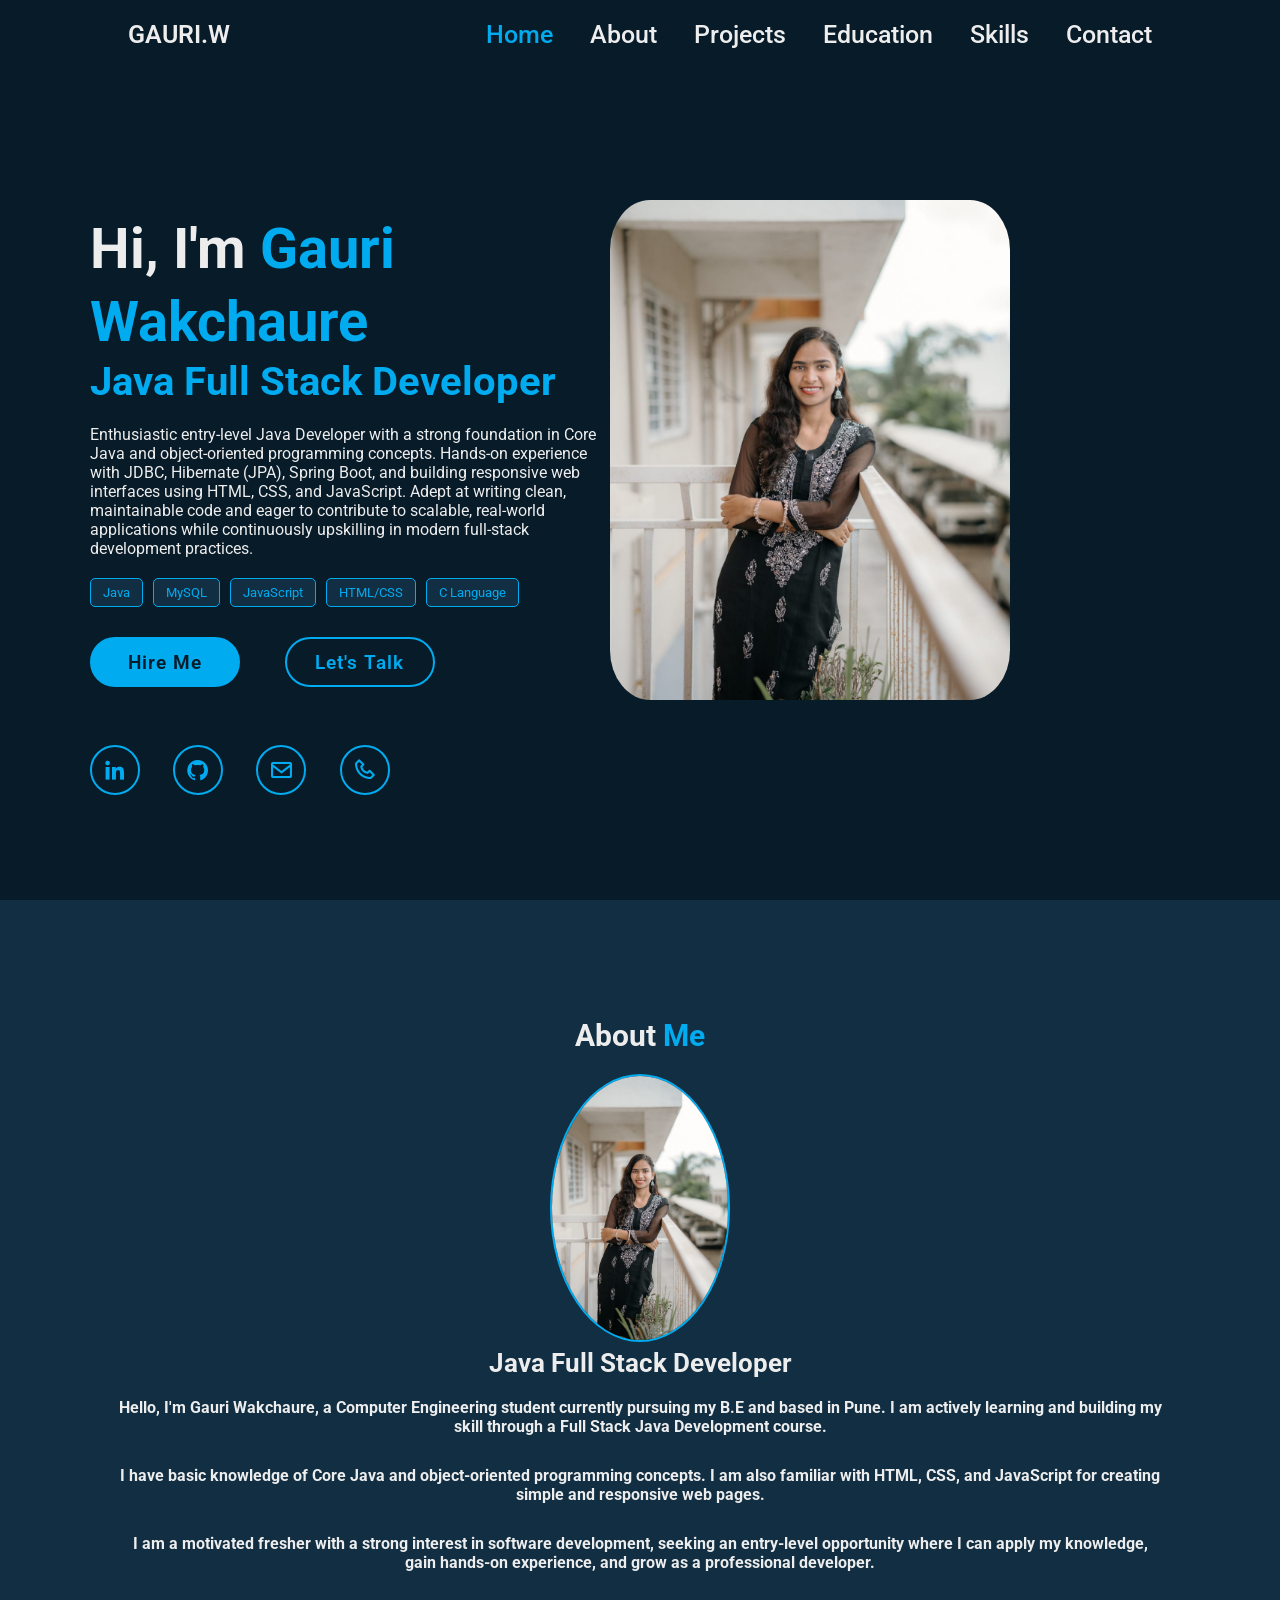
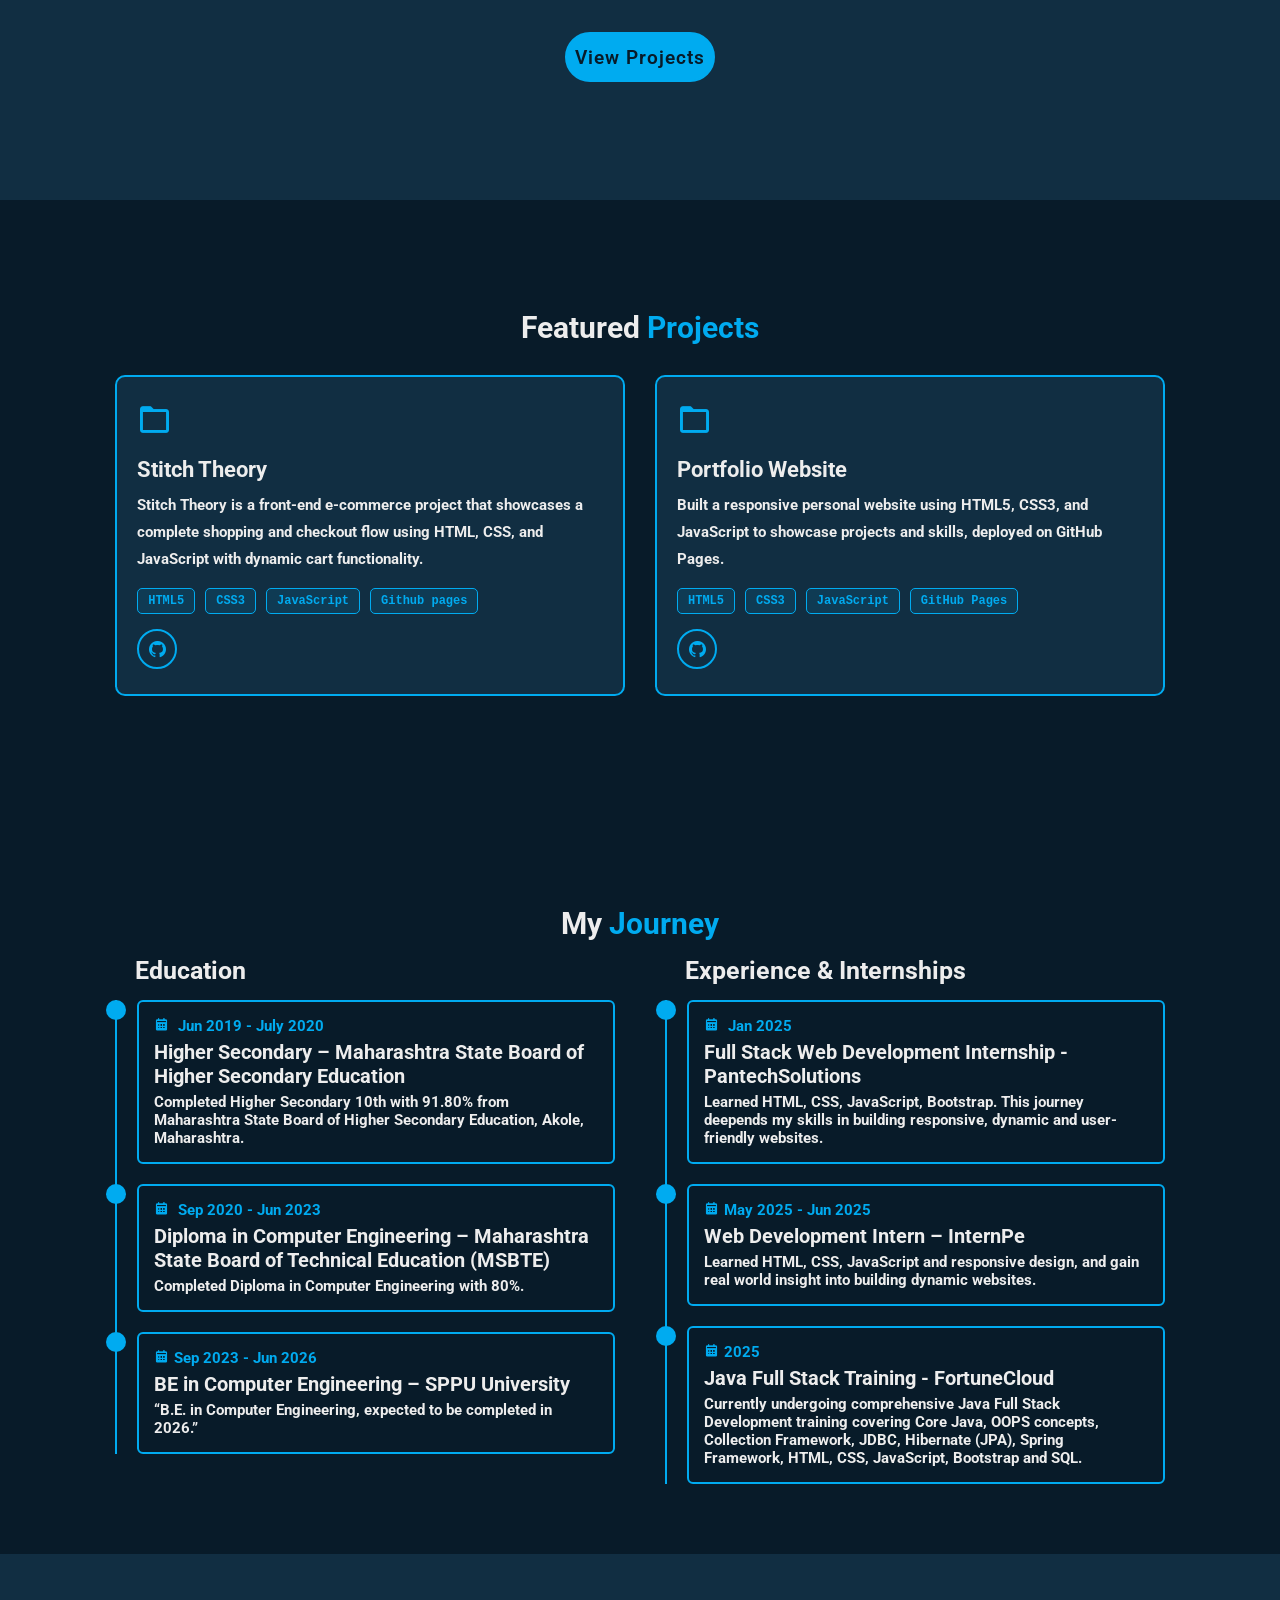
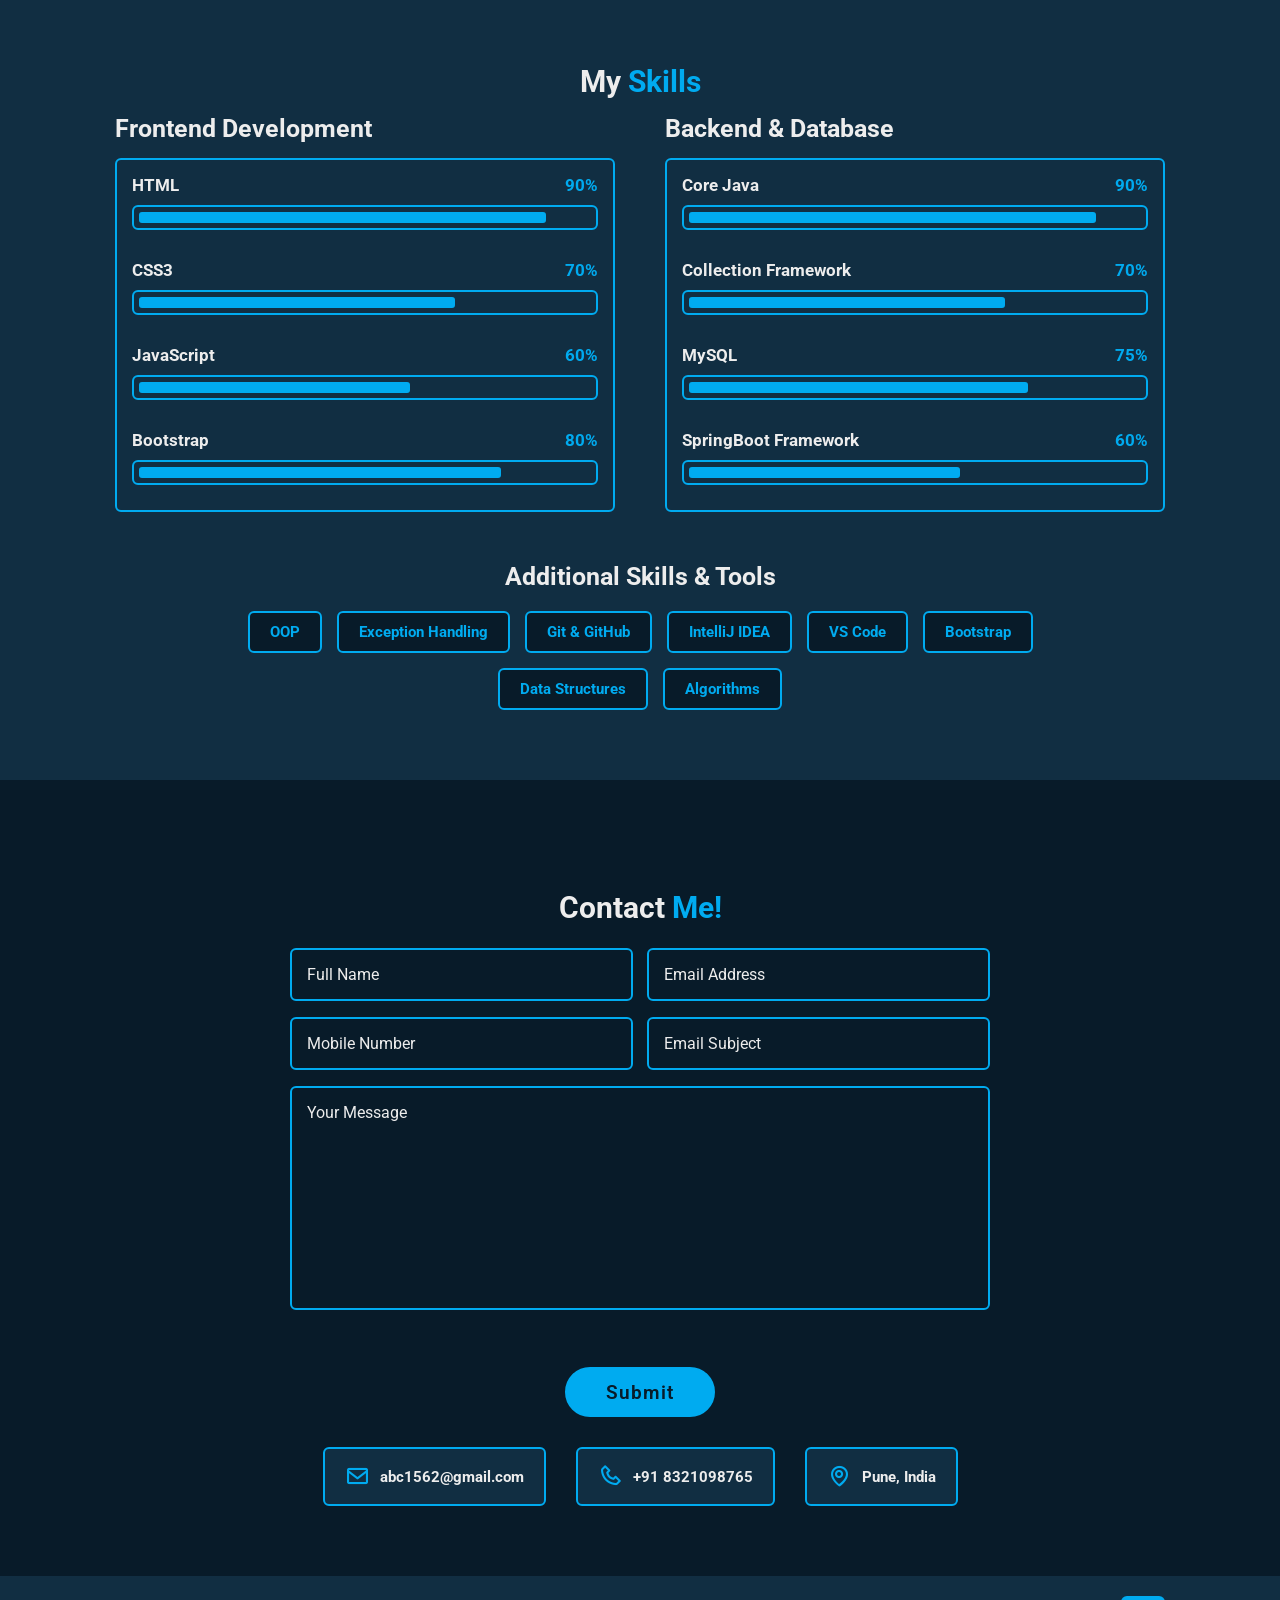
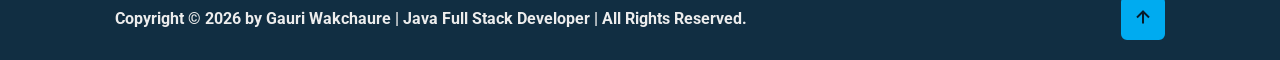
==== commit d6fa8a76: "Update index.html" ====
--- a/index.html
+++ b/index.html
@@ -301,11 +301,11 @@
         <div class="contact-info">
             <div class="contact-item">
                 <i class='bx bx-envelope'></i>
-                <p><a href="mailto:alexanis120@gmail.com">alexanis120@gmail.com</a></p>
+                <p><a href="mailto:alexanis120@gmail.com">abc1562@gmail.com</a></p>
             </div>
             <div class="contact-item">
                 <i class='bx bx-phone'></i>
-                <p><a href="tel:+916002566386">+91 6002566386</a></p>
+                <p><a href="tel:+916002566386">+91 8321098765</a></p>
             </div>
             <div class="contact-item">
                 <i class='bx bx-map'></i>
